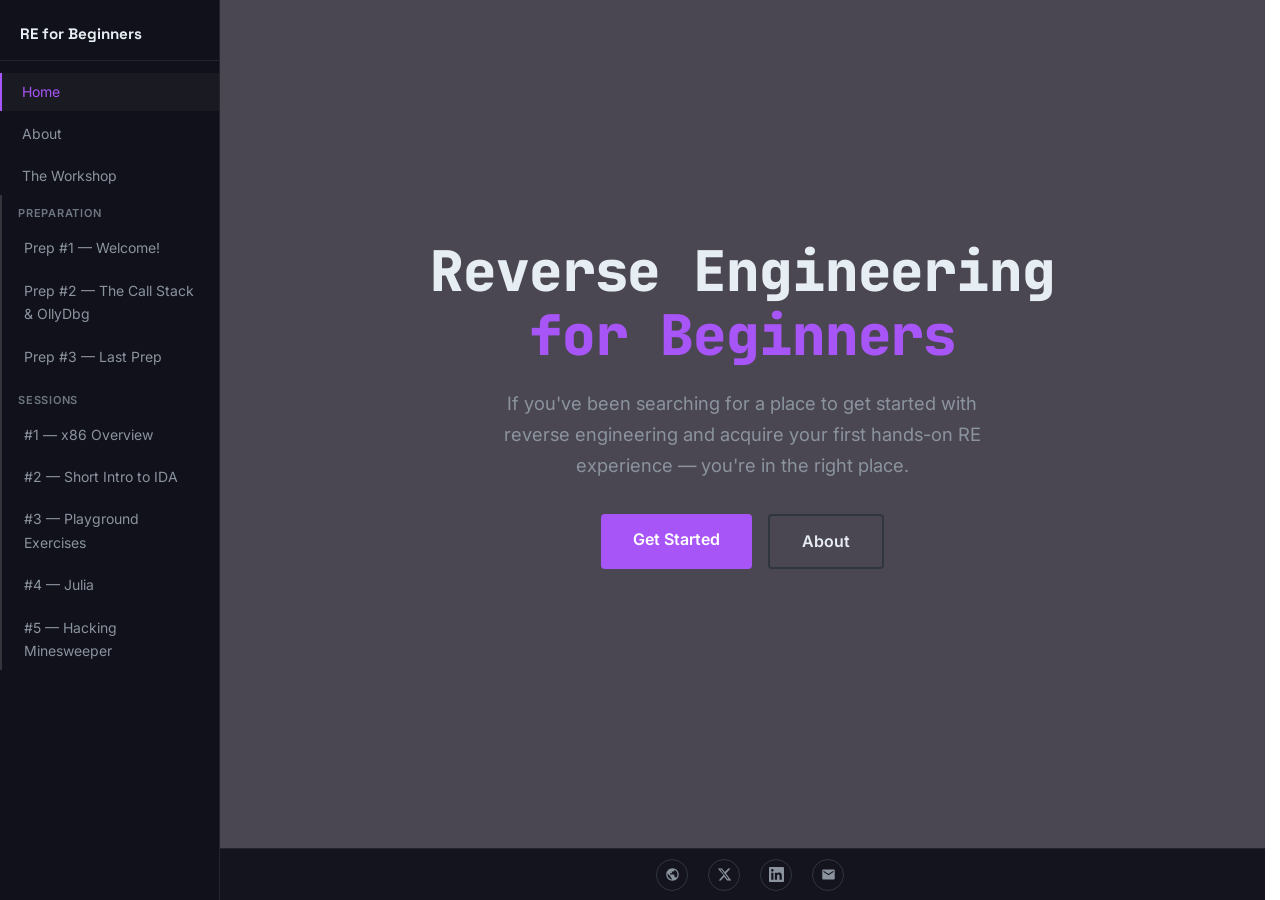
==== index.html @ f82a06a3 "Initial publish of RE for Beginners workshop site Co-Authored-By: Claude Sonnet 4.6 <noreply@anthrop" ====
<!DOCTYPE html>
<html lang="en">
<head>
<meta charset="utf-8"/>
<meta name="viewport" content="width=device-width, initial-scale=1"/>
<title>RE for Beginners</title>
<link rel="stylesheet" href="site.css"/>
<style>
.hero {
  min-height: calc(100vh - 52px);
  display: flex;
  align-items: center;
  justify-content: center;
  text-align: center;
  padding: 4rem 2rem;
}

.hero-content {
  position: relative;
  max-width: 680px;
}

.hero-content h1 {
  font-family: 'JetBrains Mono', monospace;
  font-size: clamp(2rem, 5vw, 3.5rem);
  font-weight: 800;
  letter-spacing: -0.02em;
  line-height: 1.15;
  margin: 0 0 1.25rem;
  color: #e6edf3;
}

.hero-content h1 span {
  color: var(--accent);
}

.hero-content p {
  font-size: 1.15rem;
  color: #8b949e;
  max-width: 500px;
  margin: 0 auto 2rem;
  line-height: 1.7;
}

.hero-buttons {
  display: flex;
  gap: 1rem;
  justify-content: center;
  flex-wrap: wrap;
  margin-bottom: 2.5rem;
}

.btn {
  display: inline-block;
  padding: 0.75rem 2rem;
  border-radius: 4px;
  font-size: 1rem;
  font-weight: 600;
  text-decoration: none;
  transition: transform 0.15s, box-shadow 0.15s, background 0.15s;
}

.btn:hover {
  transform: translateY(-2px);
  box-shadow: 0 6px 20px rgba(168, 85, 247, 0.35);
  text-decoration: none;
}

.btn-primary {
  background: var(--accent);
  color: #fff;
}

.btn-primary:hover { background: var(--accent-hover); color: #fff; }

.btn-secondary {
  background: transparent;
  color: #e6edf3;
  border: 2px solid #30363d;
}

.btn-secondary:hover { border-color: var(--accent); color: var(--accent); }

/* Social icons */
.social-links {
  display: flex;
  gap: 1.25rem;
  justify-content: center;
  align-items: center;
}

.social-links a {
  display: flex;
  align-items: center;
  justify-content: center;
  width: 40px;
  height: 40px;
  border-radius: 50%;
  border: 1px solid #30363d;
  color: #8b949e;
  transition: border-color 0.15s, color 0.15s;
  text-decoration: none;
}

.social-links a:hover {
  border-color: var(--accent);
  color: var(--accent);
}

.social-links svg { width: 18px; height: 18px; fill: currentColor; }
</style>
</head>
<body>
<aside class="sidebar">
  <div class="sidebar-brand">
    <a href="index.html">RE for Beginners</a>
  </div>
  <nav>
    <ul>
      <li><a href="index.html" class="active">Home</a></li>
      <li><a href="about.html">About</a></li>
      <li><a href="the-workshop.html">The Workshop</a>
      <ul class="workshop-children">
        <li class="nav-section-label">Preparation</li>
        <li><a href="assignment-1.html">Prep #1 — Welcome!</a></li>
        <li><a href="assignment-2.html">Prep #2 — The Call Stack &amp; OllyDbg</a></li>
        <li><a href="assignment-3.html">Prep #3 — Last Prep</a></li>
        <li class="nav-section-label">Sessions</li>
        <li><a href="x86-overview.html">#1 — x86 Overview</a></li>
        <li><a href="short-intro-to-ida.html">#2 — Short Intro to IDA</a></li>
        <li><a href="playground-exercises.html">#3 — Playground Exercises</a></li>
        <li><a href="julia.html">#4 — Julia</a></li>
        <li><a href="hacking-minesweeper.html">#5 — Hacking Minesweeper</a></li>
      </ul>
      </li>
    </ul>
  </nav>
</aside>

<footer class="site-footer">
  <a href="https://ophirharpaz.com" target="_blank" aria-label="Website">
    <svg viewBox="0 0 24 24" xmlns="http://www.w3.org/2000/svg"><path d="M12 2C6.477 2 2 6.477 2 12s4.477 10 10 10 10-4.477 10-10S17.523 2 12 2zm-1 17.93c-3.95-.49-7-3.85-7-7.93 0-.62.08-1.22.21-1.79L9 15v1c0 1.1.9 2 2 2v1.93zm6.9-2.54c-.26-.81-1-1.39-1.9-1.39h-1v-3c0-.55-.45-1-1-1H8v-2h2c.55 0 1-.45 1-1V7h2c1.1 0 2-.9 2-2v-.41c2.93 1.19 5 4.06 5 7.41 0 2.08-.8 3.97-2.1 5.39z"/></svg>
  </a>
  <a href="https://twitter.com/OphirHarpaz" target="_blank" aria-label="Twitter">
    <svg viewBox="0 0 24 24" xmlns="http://www.w3.org/2000/svg"><path d="M18.244 2.25h3.308l-7.227 8.26 8.502 11.24H16.17l-4.714-6.231-5.401 6.231H2.747l7.73-8.835L1.254 2.25H8.08l4.261 5.632 5.903-5.632zm-1.161 17.52h1.833L7.084 4.126H5.117z"/></svg>
  </a>
  <a href="https://www.linkedin.com/in/ophir-harpaz-7624b9105" target="_blank" aria-label="LinkedIn">
    <svg viewBox="0 0 24 24" xmlns="http://www.w3.org/2000/svg"><path d="M20.447 20.452h-3.554v-5.569c0-1.328-.027-3.037-1.852-3.037-1.853 0-2.136 1.445-2.136 2.939v5.667H9.351V9h3.414v1.561h.046c.477-.9 1.637-1.85 3.37-1.85 3.601 0 4.267 2.37 4.267 5.455v6.286zM5.337 7.433a2.062 2.062 0 01-2.063-2.065 2.064 2.064 0 112.063 2.065zm1.782 13.019H3.555V9h3.564v11.452zM22.225 0H1.771C.792 0 0 .774 0 1.729v20.542C0 23.227.792 24 1.771 24h20.451C23.2 24 24 23.227 24 22.271V1.729C24 .774 23.2 0 22.222 0h.003z"/></svg>
  </a>
  <a href="mailto:ophirharpaz@gmail.com" aria-label="Email">
    <svg viewBox="0 0 24 24" xmlns="http://www.w3.org/2000/svg"><path d="M20 4H4c-1.1 0-2 .9-2 2v12c0 1.1.9 2 2 2h16c1.1 0 2-.9 2-2V6c0-1.1-.9-2-2-2zm0 4l-8 5-8-5V6l8 5 8-5v2z"/></svg>
  </a>
</footer>
<div class="page-content">
<section class="hero">
  <div class="hero-content">
    <h1>Reverse Engineering<br/><span>for Beginners</span></h1>
    <p>If you've been searching for a place to get started with reverse engineering and acquire your first hands-on RE experience — you're in the right place.</p>
    <div class="hero-buttons">
      <a href="the-workshop.html" class="btn btn-primary">Get Started</a>
      <a href="about.html" class="btn btn-secondary">About</a>
    </div>
  </div>
</section>
</div>

</body>
</html>
---- site.css ----
@import url('https://fonts.googleapis.com/css2?family=JetBrains+Mono:wght@700;800&family=Space+Grotesk:wght@400;600;700&family=Inter:wght@400;500&display=swap');

*, *::before, *::after { box-sizing: border-box; }

:root {
  --bg-dark: #0d1117;
  --accent: #a855f7;
  --accent-hover: #9333ea;
  --text: #c9d1d9;
  --text-bright: #e6edf3;
  --border: #21262d;
  --sidebar-width: 220px;
  --card-bg: rgba(13, 17, 23, 0.75);
}

html {
  background:
    linear-gradient(rgba(5, 0, 15, 0.72), rgba(5, 0, 15, 0.72)),
    url('images/hero-bg.jpg') center / cover fixed;
  scrollbar-gutter: stable;
}

body {
  margin: 0;
  font-family: 'Inter', -apple-system, BlinkMacSystemFont, sans-serif;
  font-size: 17px;
  line-height: 1.7;
  color: var(--text);
  background: transparent;
  min-height: 100vh;
}

/* Sidebar */
.sidebar {
  position: fixed;
  top: 0;
  left: 0;
  width: var(--sidebar-width);
  height: 100vh;
  background: rgba(10, 12, 20, 0.9);
  border-right: 1px solid var(--border);
  backdrop-filter: blur(8px);
  display: flex;
  flex-direction: column;
  overflow-y: auto;
  z-index: 100;
}

.sidebar-brand {
  padding: 1.5rem 1.25rem 1rem;
  border-bottom: 1px solid var(--border);
  flex-shrink: 0;
}

.sidebar-brand a {
  font-family: 'Space Grotesk', sans-serif;
  color: var(--text-bright);
  font-weight: 700;
  font-size: 0.95rem;
  text-decoration: none;
  line-height: 1.3;
  display: block;
}

.sidebar-brand a:hover { color: var(--accent); text-decoration: none; }

.sidebar nav {
  flex: 1;
  padding: 0.75rem 0;
}

.sidebar nav ul {
  list-style: none;
  margin: 0;
  padding: 0;
}

.sidebar nav ul li a {
  display: block;
  padding: 0.45rem 1.25rem;
  color: #8b949e;
  text-decoration: none;
  font-size: 0.875rem;
  border-left: 2px solid transparent;
  transition: color 0.1s, border-color 0.1s, background 0.1s;
}

.sidebar nav ul li a:hover {
  color: var(--text-bright);
  background: rgba(255,255,255,0.04);
  text-decoration: none;
}

.sidebar nav ul li a.active {
  color: var(--accent);
  border-left-color: var(--accent);
  background: rgba(255,255,255,0.04);
}

/* Workshop children — nested under The Workshop link */
.workshop-children {
  list-style: none;
  margin: 0.25rem 0 0.5rem 1rem;
  padding: 0;
  border-left: 2px solid rgba(255,255,255,0.15);
}

.workshop-children li a {
  display: block;
  padding: 0.38rem 0.75rem 0.38rem 1rem;
  color: #8b949e;
  text-decoration: none;
  font-size: 0.875rem;
  transition: color 0.1s, background 0.1s, box-shadow 0.1s;
}

.workshop-children li a:hover {
  color: var(--text-bright);
  background: rgba(255,255,255,0.04);
  text-decoration: none;
}

.workshop-children li a.active {
  color: var(--accent);
  background: rgba(255,255,255,0.04);
  box-shadow: inset 2px 0 0 var(--accent);
}

/* Section labels inside workshop-children */
.nav-section-label {
  padding: 0.55rem 0.75rem 0.15rem 1rem;
  font-size: 0.69rem;
  font-weight: 600;
  letter-spacing: 0.07em;
  text-transform: uppercase;
  color: #6e7681;
  list-style: none;
  cursor: default;
}

.nav-section-label:not(:first-child) {
  margin-top: 0.4rem;
}

/* Page layout */
.page-content {
  margin-left: var(--sidebar-width);
  min-height: 100vh;
  padding-bottom: 52px;
}

/* Social footer */
.site-footer {
  position: fixed;
  bottom: 0;
  left: var(--sidebar-width);
  right: 0;
  height: 52px;
  display: flex;
  align-items: center;
  justify-content: center;
  gap: 1.25rem;
  background: rgba(10, 12, 20, 0.85);
  border-top: 1px solid var(--border);
  backdrop-filter: blur(8px);
  z-index: 50;
}

.site-footer a {
  display: flex;
  align-items: center;
  justify-content: center;
  width: 32px;
  height: 32px;
  border-radius: 50%;
  border: 1px solid #30363d;
  color: #8b949e;
  transition: border-color 0.15s, color 0.15s;
  text-decoration: none;
}

.site-footer a:hover {
  border-color: var(--accent);
  color: var(--accent);
  text-decoration: none;
}

.site-footer svg { width: 15px; height: 15px; fill: currentColor; }

/* Buttons */
.btn {
  display: inline-block;
  padding: 0.75rem 2rem;
  border-radius: 4px;
  font-size: 1rem;
  font-weight: 600;
  text-decoration: none;
  transition: transform 0.15s, box-shadow 0.15s, background 0.15s;
}
.btn:hover {
  transform: translateY(-2px);
  box-shadow: 0 6px 20px rgba(168, 85, 247, 0.35);
  text-decoration: none;
}
.btn-primary { background: var(--accent); color: #fff; }
.btn-primary:hover { background: var(--accent-hover); color: #fff; }
.btn-secondary { background: transparent; color: var(--text-bright); border: 2px solid #30363d; }
.btn-secondary:hover { border-color: var(--accent); color: var(--accent); }

/* Main content */
main {
  max-width: 820px;
  margin: 0 auto;
  padding: 2.5rem 2rem;
}

/* Responsive video embed */
.video-embed {
  position: relative;
  padding-bottom: 56.25%;
  height: 0;
  margin: 1.5rem 0;
  border-radius: 6px;
  overflow: hidden;
}

.video-embed iframe {
  position: absolute;
  top: 0;
  left: 0;
  width: 100%;
  height: 100%;
}

/* Section divider */
hr.section-divider {
  border: none;
  border-top: 1px solid var(--border);
  margin: 2rem 0 1.5rem;
}

/* Exercise blocks with collapsible answers */
.exercise {
  margin: 1.25rem 0;
}

/* Quiz text input */
.quiz-input {
  display: flex;
  align-items: center;
  gap: 0.75rem;
  flex-wrap: wrap;
  margin: 0.75rem 0;
}

.quiz-input input[type="text"] {
  background: rgba(255,255,255,0.05);
  border: 1px solid #30363d;
  border-radius: 4px;
  color: var(--text-bright);
  font-family: "SFMono-Regular", Consolas, "Liberation Mono", Menlo, monospace;
  font-size: 0.9rem;
  padding: 0.4rem 0.75rem;
  outline: none;
  transition: border-color 0.15s;
  min-width: 200px;
}

.quiz-input input[type="text"]:focus { border-color: var(--accent); }

.quiz-input button {
  background: transparent;
  border: 1px solid var(--accent);
  border-radius: 4px;
  color: var(--accent);
  cursor: pointer;
  font-size: 0.85rem;
  font-weight: 600;
  padding: 0.4rem 1rem;
  transition: background 0.15s, color 0.15s;
}

.quiz-input button:hover { background: var(--accent); color: #fff; }

.quiz-feedback { font-size: 0.9rem; font-weight: 600; }

.answer summary {
  display: inline-block;
  color: var(--accent);
  font-size: 0.85rem;
  font-weight: 600;
  list-style: none;
  padding: 0.2rem 0.65rem;
  border: 1px solid var(--accent);
  border-radius: 3px;
  opacity: 0.65;
  cursor: pointer;
  transition: opacity 0.15s;
}

.answer summary::-webkit-details-marker { display: none; }
.answer summary:hover { opacity: 1; }

.answer[open] summary {
  opacity: 0.4;
  margin-bottom: 0.5rem;
}

.answer[open] > p {
  background: rgba(168, 85, 247, 0.07);
  border-left: 2px solid var(--accent);
  padding: 0.5rem 0.75rem;
  border-radius: 0 3px 3px 0;
  margin: 0;
}

/* Email card — used on preparation pages */
main.email-card {
  background: var(--bg-dark);
  border: 1px solid #30363d;
  border-top: 3px solid var(--accent);
  border-radius: 6px;
  box-shadow: 0 8px 40px rgba(0, 0, 0, 0.5);
  margin: 2rem auto;
  padding: 2.5rem 3rem;
  font-family: 'Space Grotesk', sans-serif;
}

h1, h2, h3, h4 {
  font-family: 'Space Grotesk', sans-serif;
  font-weight: 700;
  color: var(--text-bright);
}

h1 { font-size: 2rem; margin: 0 0 1rem; }
h2 { font-size: 1.5rem; margin: 2rem 0 0.75rem; }
h3 { font-size: 1.2rem; margin: 1.5rem 0 0.5rem; }

p { margin: 0 0 1rem; }

a { color: var(--accent); }
a:hover { text-decoration: underline; }

ul, ol { margin: 0 0 1rem; padding-left: 1.75rem; }
li { margin-bottom: 0.25rem; }

code {
  font-family: "SFMono-Regular", Consolas, "Liberation Mono", Menlo, monospace;
  font-size: 0.875em;
  background: rgba(255,255,255,0.08);
  color: #c9d1d9;
  padding: 0.15em 0.35em;
  border-radius: 3px;
}

pre {
  background: rgba(0,0,0,0.4);
  border-left: 3px solid var(--accent);
  padding: 1rem 1.25rem;
  overflow-x: auto;
  font-size: 0.875rem;
  line-height: 1.5;
  margin: 0 0 1rem;
  border-radius: 0 4px 4px 0;
}

pre code { background: none; padding: 0; }

blockquote {
  border-left: 3px solid var(--accent);
  margin: 0 0 1rem;
  padding: 0.5rem 1rem;
  color: #8b949e;
}

figure {
  margin: 1.5rem 0;
  text-align: center;
}

figure img {
  max-width: 100%;
  height: auto;
  border-radius: 4px;
  box-shadow: 0 2px 8px rgba(0,0,0,0.4);
}

img { max-width: 100%; height: auto; }
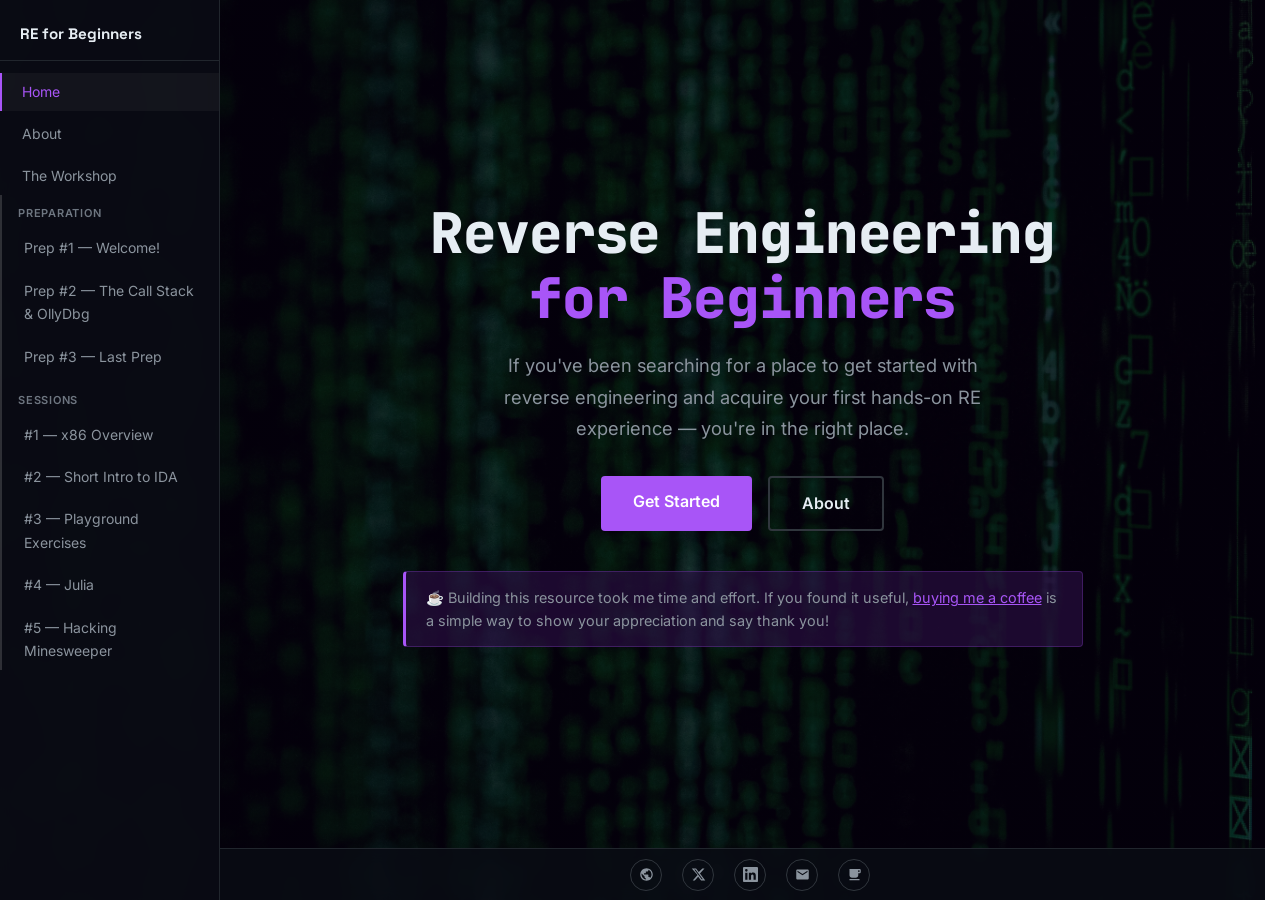
==== commit 2134784c: "Add Ko-fi support links and coffee callout Adds a Ko-fi icon to the site footer on every page. Adds " ====
--- a/index.html
+++ b/index.html
@@ -150,6 +150,9 @@
   <a href="mailto:ophirharpaz@gmail.com" aria-label="Email">
     <svg viewBox="0 0 24 24" xmlns="http://www.w3.org/2000/svg"><path d="M20 4H4c-1.1 0-2 .9-2 2v12c0 1.1.9 2 2 2h16c1.1 0 2-.9 2-2V6c0-1.1-.9-2-2-2zm0 4l-8 5-8-5V6l8 5 8-5v2z"/></svg>
   </a>
+  <a aria-label="Buy me a coffee" href="https://ko-fi.com/ophirharpaz" target="_blank">
+<svg viewbox="0 0 24 24" xmlns="http://www.w3.org/2000/svg"><path d="M20 3H4v10c0 2.21 1.79 4 4 4h6c2.21 0 4-1.79 4-4v-3h2c1.11 0 2-.89 2-2V5c0-1.11-.89-2-2-2zm0 5h-2V5h2v3zM4 19h16v2H4z"></path></svg>
+</a>
 </footer>
 <div class="page-content">
 <section class="hero">
@@ -160,9 +163,27 @@
       <a href="the-workshop.html" class="btn btn-primary">Get Started</a>
       <a href="about.html" class="btn btn-secondary">About</a>
     </div>
+    <div class="coffee-callout">
+      ☕ Building this resource took me time and effort. If you found it useful, <a href="https://ko-fi.com/ophirharpaz" target="_blank">buying me a coffee</a> is a simple way to show your appreciation and say thank you!
+    </div>
   </div>
 </section>
 </div>
 
+<script src="https://storage.ko-fi.com/cdn/scripts/overlay-widget.js"></script>
+<script>
+kofiWidgetOverlay.draw('ophirharpaz', {
+  'type': 'floating-chat',
+  'floating-chat.donateButton.text': 'Buy me a coffee',
+  'floating-chat.donateButton.background-color': '#a855f7',
+  'floating-chat.donateButton.text-color': '#fff'
+});
+// shrink button text once the widget injects into the DOM
+var _kofiObserver = new MutationObserver(function() {
+  var el = document.querySelector('[id^="kofi-widget"] span, .kofiFloatingChatButton span, [class*="kofi"] span');
+  if (el) { el.style.fontSize = '0.75rem'; _kofiObserver.disconnect(); }
+});
+_kofiObserver.observe(document.body, { childList: true, subtree: true });
+</script>
 </body>
 </html>
--- a/site.css
+++ b/site.css
@@ -16,7 +16,7 @@
 html {
   background:
     linear-gradient(rgba(5, 0, 15, 0.72), rgba(5, 0, 15, 0.72)),
-    url('images/hero-bg.jpg') center / cover fixed;
+    url('images/hero-bg.webp') center / cover fixed;
   scrollbar-gutter: stable;
 }
 
@@ -386,3 +386,19 @@
 }
 
 img { max-width: 100%; height: auto; }
+
+/* Coffee callout */
+.coffee-callout {
+  margin-top: 2rem;
+  padding: 0.85rem 1.25rem;
+  border: 1px solid rgba(168, 85, 247, 0.25);
+  border-left: 3px solid var(--accent);
+  border-radius: 4px;
+  background: rgba(45, 16, 72, 0.6);
+  text-align: left;
+  font-size: 0.9rem;
+  color: #8b949e;
+  line-height: 1.6;
+}
+
+.coffee-callout a { color: var(--accent); }
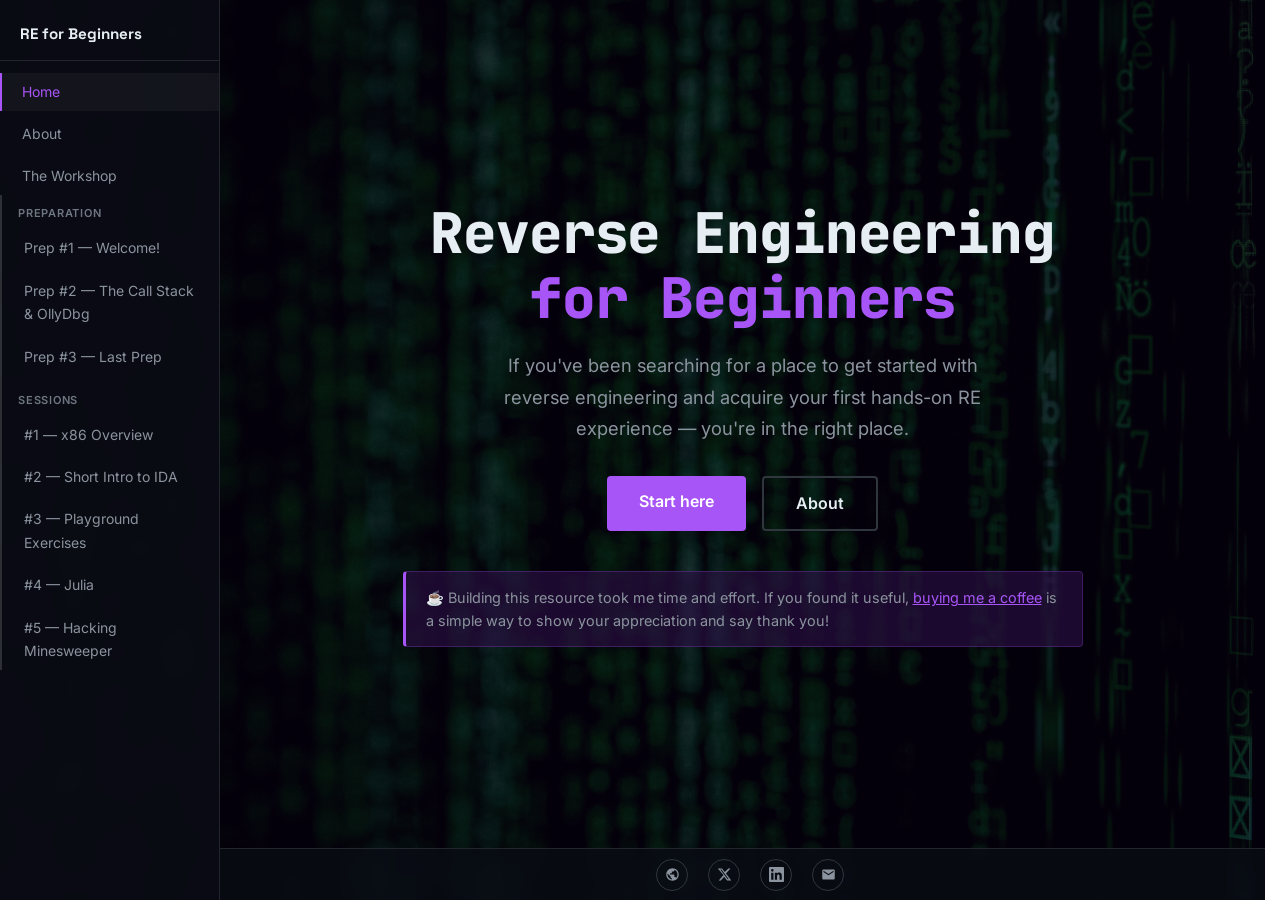
==== commit 49e86508: "Add Ko-fi widget to all pages and fix grammar/spelling Adds the Ko-fi floating chat widget (type: fl" ====
--- a/index.html
+++ b/index.html
@@ -150,17 +150,33 @@
   <a href="mailto:ophirharpaz@gmail.com" aria-label="Email">
     <svg viewBox="0 0 24 24" xmlns="http://www.w3.org/2000/svg"><path d="M20 4H4c-1.1 0-2 .9-2 2v12c0 1.1.9 2 2 2h16c1.1 0 2-.9 2-2V6c0-1.1-.9-2-2-2zm0 4l-8 5-8-5V6l8 5 8-5v2z"/></svg>
   </a>
-  <a aria-label="Buy me a coffee" href="https://ko-fi.com/ophirharpaz" target="_blank">
-<svg viewbox="0 0 24 24" xmlns="http://www.w3.org/2000/svg"><path d="M20 3H4v10c0 2.21 1.79 4 4 4h6c2.21 0 4-1.79 4-4v-3h2c1.11 0 2-.89 2-2V5c0-1.11-.89-2-2-2zm0 5h-2V5h2v3zM4 19h16v2H4z"></path></svg>
-</a>
-</footer>
+  </footer>
+<script src='https://storage.ko-fi.com/cdn/scripts/overlay-widget.js'></script>
+<script>
+  kofiWidgetOverlay.draw('ophirharpaz', {
+    'type': 'floating-chat',
+    'floating-chat.donateButton.text': 'Say thanks',
+    'floating-chat.donateButton.background-color': '#794bc4',
+    'floating-chat.donateButton.text-color': '#fff'
+  });
+  function openKofi(e) {
+    e.preventDefault();
+    var known = ['sidebar', 'site-footer', 'page-content'];
+    var kofi = Array.from(document.body.children).find(function(el) {
+      return el.tagName !== 'SCRIPT' &&
+             !known.some(function(cls) { return el.classList.contains(cls); });
+    });
+    if (kofi) { (kofi.querySelector('button') || kofi).click(); return; }
+    window.open('https://ko-fi.com/ophirharpaz', '_blank');
+  }
+</script>
 <div class="page-content">
 <section class="hero">
   <div class="hero-content">
     <h1>Reverse Engineering<br/><span>for Beginners</span></h1>
     <p>If you've been searching for a place to get started with reverse engineering and acquire your first hands-on RE experience — you're in the right place.</p>
     <div class="hero-buttons">
-      <a href="the-workshop.html" class="btn btn-primary">Get Started</a>
+      <a href="the-workshop.html" class="btn btn-primary">Start here</a>
       <a href="about.html" class="btn btn-secondary">About</a>
     </div>
     <div class="coffee-callout">
@@ -170,20 +186,6 @@
 </section>
 </div>
 
-<script src="https://storage.ko-fi.com/cdn/scripts/overlay-widget.js"></script>
-<script>
-kofiWidgetOverlay.draw('ophirharpaz', {
-  'type': 'floating-chat',
-  'floating-chat.donateButton.text': 'Buy me a coffee',
-  'floating-chat.donateButton.background-color': '#a855f7',
-  'floating-chat.donateButton.text-color': '#fff'
-});
-// shrink button text once the widget injects into the DOM
-var _kofiObserver = new MutationObserver(function() {
-  var el = document.querySelector('[id^="kofi-widget"] span, .kofiFloatingChatButton span, [class*="kofi"] span');
-  if (el) { el.style.fontSize = '0.75rem'; _kofiObserver.disconnect(); }
-});
-_kofiObserver.observe(document.body, { childList: true, subtree: true });
-</script>
+
 </body>
 </html>
--- a/site.css
+++ b/site.css
@@ -43,8 +43,11 @@
   display: flex;
   flex-direction: column;
   overflow-y: auto;
+  overflow-x: hidden;
   z-index: 100;
 }
+
+
 
 .sidebar-brand {
   padding: 1.5rem 1.25rem 1rem;
@@ -141,6 +144,7 @@
 .nav-section-label:not(:first-child) {
   margin-top: 0.4rem;
 }
+
 
 /* Page layout */
 .page-content {
@@ -402,3 +406,4 @@
 }
 
 .coffee-callout a { color: var(--accent); }
+
